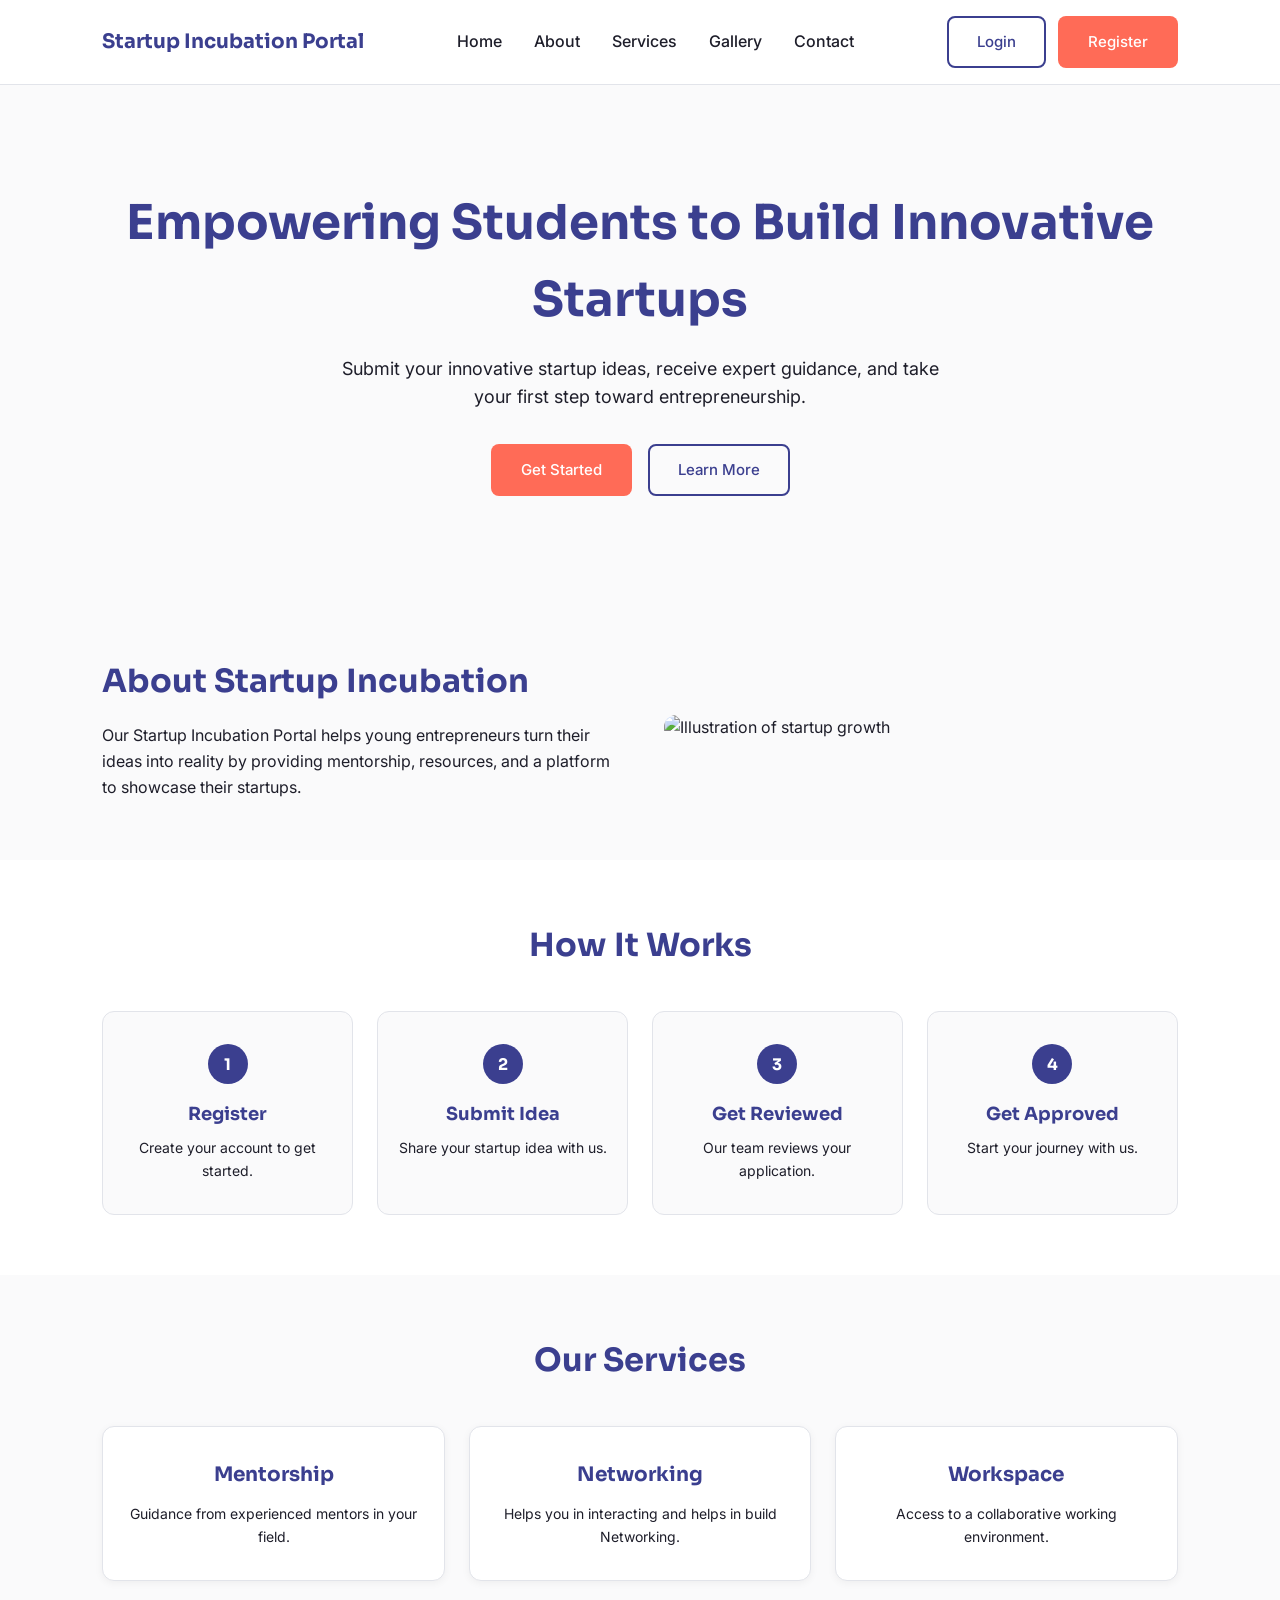
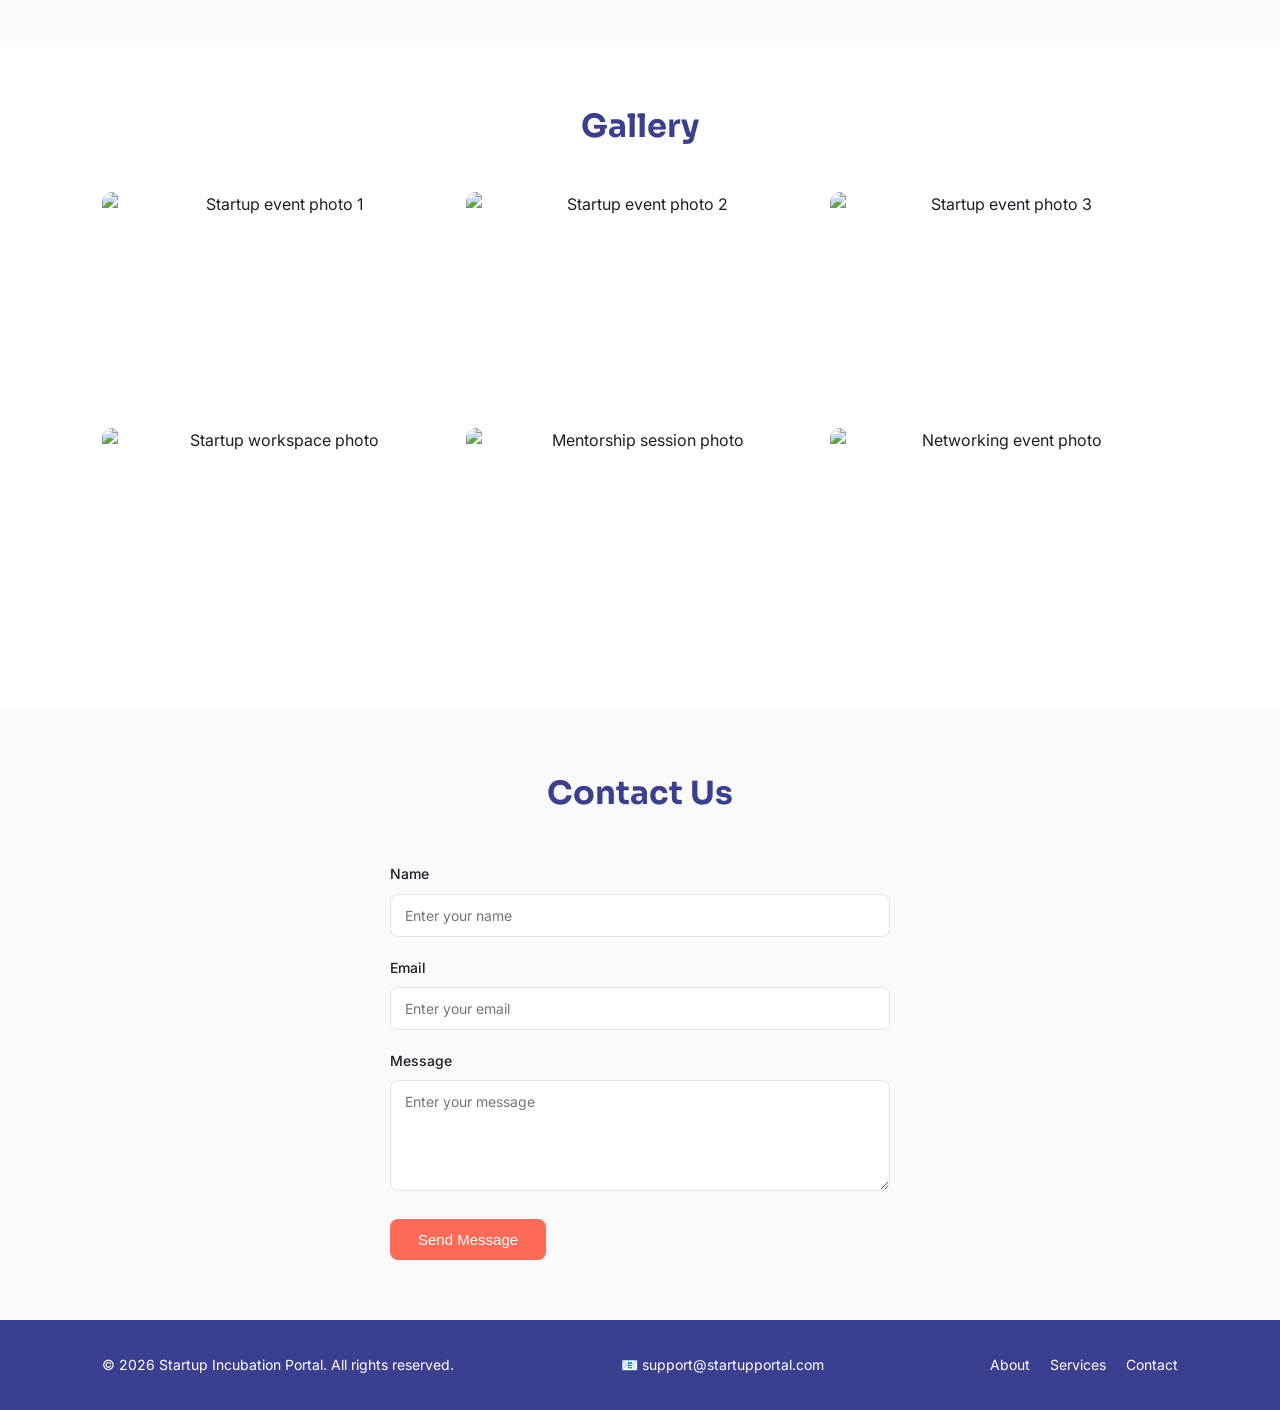
==== index.html @ 70169082 "Initial project upload" ====
<!DOCTYPE html>
<html lang="en">
<head>
    <meta charset="UTF-8">
    <meta name="viewport" content="width=device-width, initial-scale=1.0">
    <title>Startup Incubation Portal</title>

    <!-- Google Fonts: Sora for headings, Inter for body text -->
    <link rel="preconnect" href="https://fonts.googleapis.com">
    <link href="https://fonts.googleapis.com/css2?family=Sora:wght@400;600;700&family=Inter:wght@400;500&display=swap" rel="stylesheet">

    <!-- External CSS file -->
    <link rel="stylesheet" href="style.css">
</head>
<body>

    <!-- ===================== Navbar Section ===================== -->
    <header>
        <nav class="navbar">
            <div class="logo">Startup Incubation Portal</div>

            <ul class="nav-links">
                <li><a href="index.html">Home</a></li>
                <li><a href="about.html">About</a></li>
                <li><a href="services.html">Services</a></li>
                <li><a href="gallery.html">Gallery</a></li>
                <li><a href="contact.html">Contact</a></li>
            </ul>

            <div class="nav-buttons">
                <a href="login.html" class="btn btn-outline">Login</a>
                <a href="register.html" class="btn btn-primary">Register</a>
            </div>
        </nav>
    </header>

    <main>

        <!-- ===================== Hero Section ===================== -->
        <section class="hero">
            <h1>Empowering Students to Build Innovative Startups</h1>
            <p>Submit your innovative startup ideas, receive expert guidance, and take your first step toward entrepreneurship.</p>
            <div class="hero-buttons">
                <a href="register.html" class="btn btn-primary">Get Started</a>
                <a href="about.html" class="btn btn-outline">Learn More</a>
            </div>
        </section>

        <!-- ===================== About Startup Incubation Section ===================== -->
        <section class="about-section">
            <div class="about-text">
                <h2>About Startup Incubation</h2>
                <p>
                    Our Startup Incubation Portal helps young entrepreneurs turn their
                    ideas into reality by providing mentorship, resources, and a platform
                    to showcase their startups.
                </p>
            </div>
            <div class="about-image">
                <img src="images/about-illustration.png" alt="Illustration of startup growth">
            </div>
        </section>

        <!-- ===================== How It Works Section ===================== -->
        <section class="how-it-works">
            <h2>How It Works</h2>
            <div class="steps-container">
                <div class="step-card">
                    <span class="step-number">1</span>
                    <h3>Register</h3>
                    <p>Create your account to get started.</p>
                </div>
                <div class="step-card">
                    <span class="step-number">2</span>
                    <h3>Submit Idea</h3>
                    <p>Share your startup idea with us.</p>
                </div>
                <div class="step-card">
                    <span class="step-number">3</span>
                    <h3>Get Reviewed</h3>
                    <p>Our team reviews your application.</p>
                </div>
                <div class="step-card">
                    <span class="step-number">4</span>
                    <h3>Get Approved</h3>
                    <p>Start your journey with us.</p>
                </div>
            </div>
        </section>

        <!-- ===================== Our Services Section ===================== -->
        <section class="services-section">
            <h2>Our Services</h2>
            <div class="services-container">
                <div class="service-card">
                    <h3>Mentorship</h3>
                    <p>Guidance from experienced mentors in your field.</p>
                </div>
                <div class="service-card">
                    <h3>Networking</h3>
                    <p>Helps you in interacting and helps in build Networking.</p>
                </div>
                <div class="service-card">
                    <h3>Workspace</h3>
                    <p>Access to a collaborative working environment.</p>
                </div>
            </div>
        </section>

        <!-- ===================== Gallery Section ===================== -->
        <section class="gallery-section">
            <h2>Gallery</h2>
            <div class="gallery-container">
                <img src="images/gallery1.jpg" alt="Startup event photo 1">
                <img src="images/gallery2.jpg" alt="Startup event photo 2">
                <img src="images/gallery3.jpg" alt="Startup event photo 3">
                <img src="images/gallery4.jpg" alt="Startup workspace photo">
                <img src="images/gallery5.jpg" alt="Mentorship session photo">
                <img src="images/gallery6.jpg" alt="Networking event photo">
            </div>
        </section>

        <!-- ===================== Contact Section ===================== -->
        <section class="contact-section">
            <h2>Contact Us</h2>
            <form class="contact-form" action="#" method="POST">
                <label for="name">Name</label>
                <input type="text" id="name" name="name" placeholder="Enter your name" required>

                <label for="email">Email</label>
                <input type="email" id="email" name="email" placeholder="Enter your email" required>

                <label for="message">Message</label>
                <textarea id="message" name="message" rows="5" placeholder="Enter your message" required></textarea>

                <button type="submit" class="btn btn-primary">Send Message</button>
            </form>
        </section>

    </main>

    <!-- ===================== Footer Section ===================== -->
    <footer>
        <div class="footer-content">
            <p>&copy; 2026 Startup Incubation Portal. All rights reserved.</p>
             <p>📧 support@startupportal.com</p>
            <ul class="footer-links">
                <li><a href="about.html">About</a></li>
                <li><a href="services.html">Services</a></li>
                <li><a href="contact.html">Contact</a></li>
            </ul>
        </div>
    </footer>

    <!-- External JavaScript file -->
    <script src="script.js"></script>
</body>
</html>
---- style.css ----
/* ============================================================
   Google Fonts Import
   ============================================================ */
@import url('https://fonts.googleapis.com/css2?family=Sora:wght@400;600;700&family=Inter:wght@400;500&display=swap');

/* ============================================================
   CSS Variables (Color Theme)
   ============================================================ */
:root {
    --color-primary: #3B3F8F;
    --color-accent: #FF6B57;
    --color-background: #FAFAFB;
    --color-text: #1E1E2A;
    --color-border: #E2E4EA;
    --color-success: #22C55E;
    --color-warning: #F59E0B;
    --color-error: #EF4444;
}

/* ============================================================
   Reset & Base Styles
   ============================================================ */
* {
    margin: 0;
    padding: 0;
    box-sizing: border-box;
}

body {
    font-family: 'Inter', sans-serif;
    color: var(--color-text);
    background-color: var(--color-background);
    line-height: 1.6;
}

h1, h2, h3 {
    font-family: 'Sora', sans-serif;
    color: var(--color-primary);
}

a {
    text-decoration: none;
    color: inherit;
}

ul {
    list-style: none;
}

img {
    max-width: 100%;
    display: block;
}

section {
    padding: 60px 8%;
}

/* ============================================================
   Buttons
   ============================================================ */
.btn {
    display: inline-block;
    padding: 12px 28px;
    border-radius: 8px;
    font-weight: 500;
    font-size: 15px;
    cursor: pointer;
    transition: all 0.3s ease;
    border: 2px solid transparent;
}

.btn-primary {
    background-color: var(--color-accent);
    color: #ffffff;
}

.btn-primary:hover {
    background-color: #e85a47;
    transform: translateY(-2px);
    box-shadow: 0 4px 10px rgba(255, 107, 87, 0.3);
}

.btn-outline {
    background-color: transparent;
    color: var(--color-primary);
    border: 2px solid var(--color-primary);
}

.btn-outline:hover {
    background-color: var(--color-primary);
    color: #ffffff;
    transform: translateY(-2px);
}

/* ============================================================
   Navbar
   ============================================================ */
.navbar {
    display: flex;
    align-items: center;
    justify-content: space-between;
    padding: 16px 8%;
    background-color: #ffffff;
    border-bottom: 1px solid var(--color-border);
    position: sticky;
    top: 0;
    z-index: 100;
}

.logo {
    font-family: 'Sora', sans-serif;
    font-size: 20px;
    font-weight: 700;
    color: var(--color-primary);
}

.nav-links {
    display: flex;
    gap: 32px;
}

.nav-links a {
    font-weight: 500;
    color: var(--color-text);
    transition: color 0.3s ease;
    position: relative;
}

.nav-links a:hover {
    color: var(--color-primary);
}

.nav-links a::after {
    content: '';
    position: absolute;
    left: 0;
    bottom: -4px;
    width: 0%;
    height: 2px;
    background-color: var(--color-accent);
    transition: width 0.3s ease;
}

.nav-links a:hover::after {
    width: 100%;
}

.nav-buttons {
    display: flex;
    gap: 12px;
}

/* Hamburger menu icon (JavaScript will toggle visibility later) */
.hamburger {
    display: none;
    flex-direction: column;
    gap: 5px;
    cursor: pointer;
}

.hamburger span {
    width: 26px;
    height: 3px;
    background-color: var(--color-primary);
    border-radius: 2px;
}

/* ============================================================
   Hero Section
   ============================================================ */
.hero {
    text-align: center;
    padding: 100px 8%;
    background-color: var(--color-background);
}

.hero h1 {
    font-size: 48px;
    margin-bottom: 16px;
}

.hero p {
    font-size: 18px;
    color: var(--color-text);
    max-width: 600px;
    margin: 0 auto 32px auto;
}

.hero-buttons {
    display: flex;
    justify-content: center;
    gap: 16px;
}

/* ============================================================
   About Section
   ============================================================ */
.about-section {
    display: flex;
    align-items: center;
    gap: 48px;
}

.about-text {
    flex: 1;
}

.about-text h2 {
    margin-bottom: 16px;
    font-size: 32px;
}

.about-image {
    flex: 1;
}

.about-image img {
    border-radius: 12px;
}

/* ============================================================
   How It Works
   ============================================================ */
.how-it-works {
    text-align: center;
    background-color: #ffffff;
}

.how-it-works h2 {
    font-size: 32px;
    margin-bottom: 40px;
}

.steps-container {
    display: grid;
    grid-template-columns: repeat(4, 1fr);
    gap: 24px;
}

.step-card {
    background-color: var(--color-background);
    border: 1px solid var(--color-border);
    border-radius: 12px;
    padding: 32px 20px;
    transition: transform 0.3s ease, box-shadow 0.3s ease;
}

.step-card:hover {
    transform: translateY(-6px);
    box-shadow: 0 8px 20px rgba(59, 63, 143, 0.12);
}

.step-number {
    display: inline-flex;
    align-items: center;
    justify-content: center;
    width: 40px;
    height: 40px;
    background-color: var(--color-primary);
    color: #ffffff;
    border-radius: 50%;
    font-family: 'Sora', sans-serif;
    font-weight: 700;
    margin-bottom: 16px;
}

.step-card h3 {
    font-size: 18px;
    margin-bottom: 8px;
}

.step-card p {
    font-size: 14px;
    color: var(--color-text);
}

/* ============================================================
   Services
   ============================================================ */
.services-section {
    text-align: center;
}

.services-section h2 {
    font-size: 32px;
    margin-bottom: 40px;
}

.services-container {
    display: grid;
    grid-template-columns: repeat(3, 1fr);
    gap: 24px;
}

.service-card {
    background-color: #ffffff;
    border: 1px solid var(--color-border);
    border-radius: 12px;
    padding: 32px 24px;
    box-shadow: 0 2px 8px rgba(0, 0, 0, 0.05);
    transition: transform 0.3s ease, box-shadow 0.3s ease;
}

.service-card:hover {
    transform: translateY(-6px);
    box-shadow: 0 10px 24px rgba(0, 0, 0, 0.1);
}

.service-card h3 {
    font-size: 20px;
    margin-bottom: 12px;
}

.service-card p {
    font-size: 14px;
    color: var(--color-text);
}

/* ============================================================
   Gallery
   ============================================================ */
.gallery-section {
    text-align: center;
    background-color: #ffffff;
}

.gallery-section h2 {
    font-size: 32px;
    margin-bottom: 40px;
}

.gallery-container {
    display: grid;
    grid-template-columns: repeat(3, 1fr);
    gap: 16px;
}

.gallery-container img {
    width: 100%;
    height: 220px;
    object-fit: cover;
    border-radius: 10px;
    overflow: hidden;
    transition: transform 0.4s ease;
    cursor: pointer;
}

.gallery-container img:hover {
    transform: scale(1.08);
}

/* ============================================================
   Contact
   ============================================================ */
.contact-section {
    text-align: center;
}

.contact-section h2 {
    font-size: 32px;
    margin-bottom: 32px;
}

.contact-form {
    display: flex;
    flex-direction: column;
    max-width: 500px;
    margin: 0 auto;
    text-align: left;
    gap: 8px;
}

.contact-form label {
    font-weight: 500;
    font-size: 14px;
    margin-top: 12px;
}

.contact-form input,
.contact-form textarea {
    padding: 12px 14px;
    border: 1px solid var(--color-border);
    border-radius: 8px;
    font-family: 'Inter', sans-serif;
    font-size: 14px;
    color: var(--color-text);
    background-color: #ffffff;
    transition: border-color 0.3s ease, box-shadow 0.3s ease;
}

.contact-form input:focus,
.contact-form textarea:focus {
    outline: none;
    border-color: var(--color-primary);
    box-shadow: 0 0 0 3px rgba(59, 63, 143, 0.15);
}

.contact-form button {
    margin-top: 20px;
    align-self: flex-start;
    border: none;
}

/* ============================================================
   Footer
   ============================================================ */
footer {
    background-color: var(--color-primary);
    color: #ffffff;
    padding: 32px 8%;
}

.footer-content {
    display: flex;
    align-items: center;
    justify-content: space-between;
    flex-wrap: wrap;
    gap: 16px;
}

.footer-content p {
    font-size: 14px;
}

.footer-links {
    display: flex;
    gap: 20px;
}

.footer-links a {
    color: #ffffff;
    font-size: 14px;
    transition: color 0.3s ease;
}

.footer-links a:hover {
    color: var(--color-accent);
}

/* ============================================================
   Responsive Design
   ============================================================ */

/* Tablet View */
@media (max-width: 1024px) {
    .steps-container {
        grid-template-columns: repeat(2, 1fr);
    }

    .services-container {
        grid-template-columns: repeat(2, 1fr);
    }

    .gallery-container {
        grid-template-columns: repeat(2, 1fr);
    }
}

/* Mobile View */
@media (max-width: 768px) {
    .nav-links,
    .nav-buttons {
        display: none;
    }

    .hamburger {
        display: flex;
    }

    .about-section {
        flex-direction: column;
    }

    .hero h1 {
        font-size: 34px;
    }

    .hero p {
        font-size: 16px;
    }

    .steps-container,
    .services-container,
    .gallery-container {
        grid-template-columns: 1fr;
    }

    .footer-content {
        flex-direction: column;
        text-align: center;
    }
}
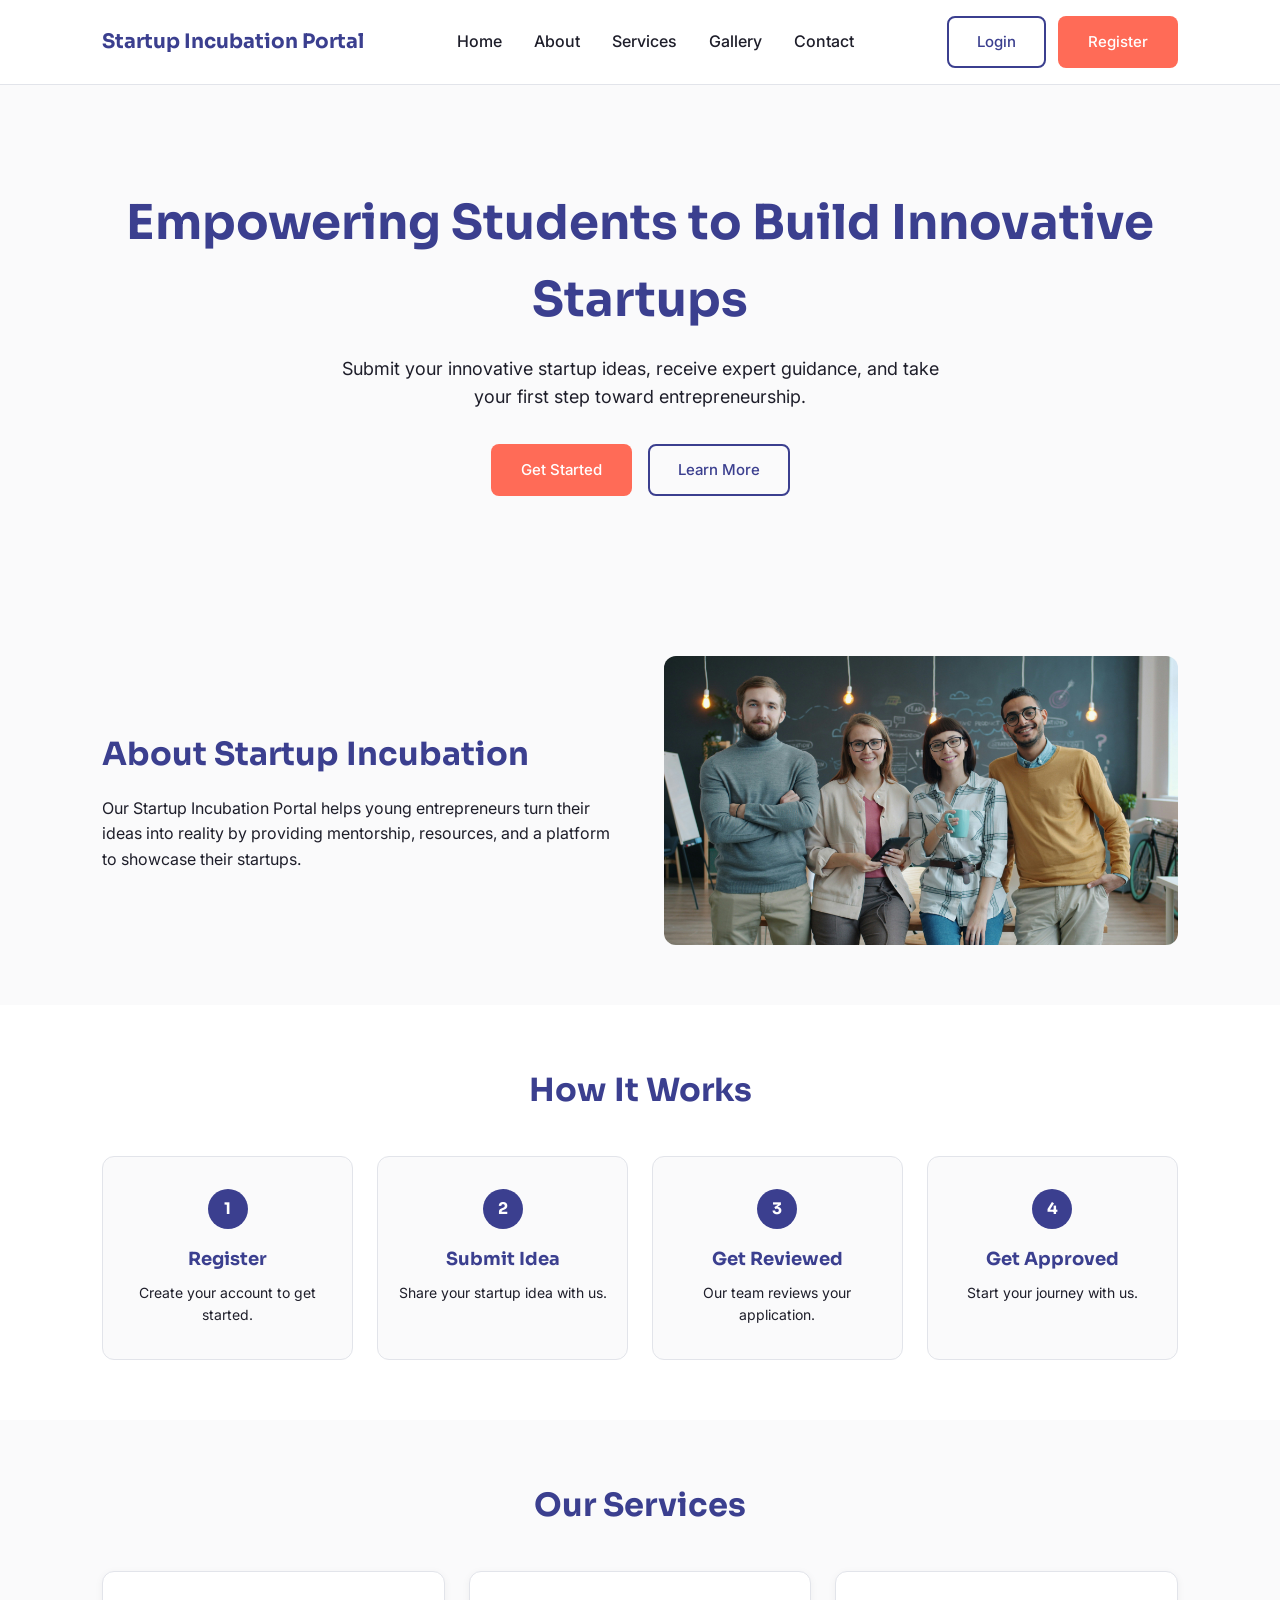
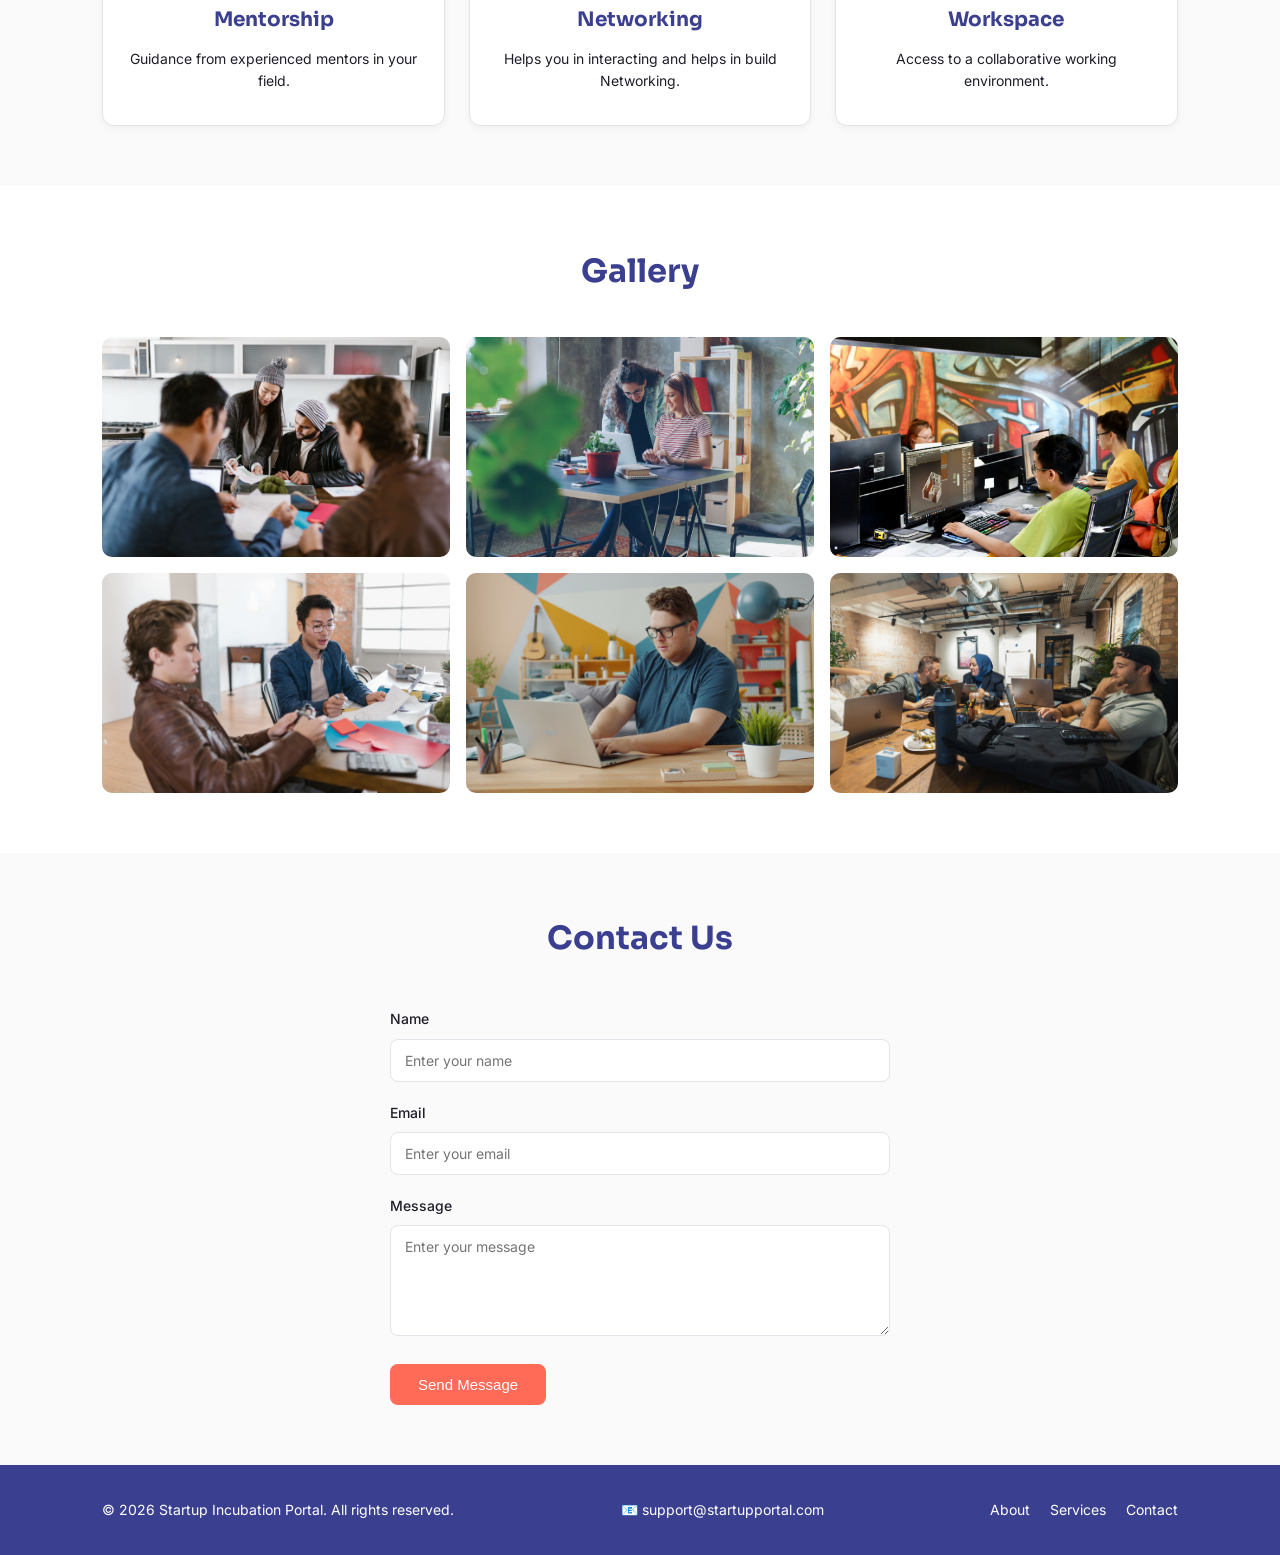
==== commit 1043a860: "Update startup incubation portal" ====
--- a/index.html
+++ b/index.html
@@ -1,158 +1,158 @@
-<!DOCTYPE html>
-<html lang="en">
-<head>
-    <meta charset="UTF-8">
-    <meta name="viewport" content="width=device-width, initial-scale=1.0">
-    <title>Startup Incubation Portal</title>
-
-    <!-- Google Fonts: Sora for headings, Inter for body text -->
-    <link rel="preconnect" href="https://fonts.googleapis.com">
-    <link href="https://fonts.googleapis.com/css2?family=Sora:wght@400;600;700&family=Inter:wght@400;500&display=swap" rel="stylesheet">
-
-    <!-- External CSS file -->
-    <link rel="stylesheet" href="style.css">
-</head>
-<body>
-
-    <!-- ===================== Navbar Section ===================== -->
-    <header>
-        <nav class="navbar">
-            <div class="logo">Startup Incubation Portal</div>
-
-            <ul class="nav-links">
-                <li><a href="index.html">Home</a></li>
-                <li><a href="about.html">About</a></li>
-                <li><a href="services.html">Services</a></li>
-                <li><a href="gallery.html">Gallery</a></li>
-                <li><a href="contact.html">Contact</a></li>
-            </ul>
-
-            <div class="nav-buttons">
-                <a href="login.html" class="btn btn-outline">Login</a>
-                <a href="register.html" class="btn btn-primary">Register</a>
-            </div>
-        </nav>
-    </header>
-
-    <main>
-
-        <!-- ===================== Hero Section ===================== -->
-        <section class="hero">
-            <h1>Empowering Students to Build Innovative Startups</h1>
-            <p>Submit your innovative startup ideas, receive expert guidance, and take your first step toward entrepreneurship.</p>
-            <div class="hero-buttons">
-                <a href="register.html" class="btn btn-primary">Get Started</a>
-                <a href="about.html" class="btn btn-outline">Learn More</a>
-            </div>
-        </section>
-
-        <!-- ===================== About Startup Incubation Section ===================== -->
-        <section class="about-section">
-            <div class="about-text">
-                <h2>About Startup Incubation</h2>
-                <p>
-                    Our Startup Incubation Portal helps young entrepreneurs turn their
-                    ideas into reality by providing mentorship, resources, and a platform
-                    to showcase their startups.
-                </p>
-            </div>
-            <div class="about-image">
-                <img src="images/about-illustration.png" alt="Illustration of startup growth">
-            </div>
-        </section>
-
-        <!-- ===================== How It Works Section ===================== -->
-        <section class="how-it-works">
-            <h2>How It Works</h2>
-            <div class="steps-container">
-                <div class="step-card">
-                    <span class="step-number">1</span>
-                    <h3>Register</h3>
-                    <p>Create your account to get started.</p>
-                </div>
-                <div class="step-card">
-                    <span class="step-number">2</span>
-                    <h3>Submit Idea</h3>
-                    <p>Share your startup idea with us.</p>
-                </div>
-                <div class="step-card">
-                    <span class="step-number">3</span>
-                    <h3>Get Reviewed</h3>
-                    <p>Our team reviews your application.</p>
-                </div>
-                <div class="step-card">
-                    <span class="step-number">4</span>
-                    <h3>Get Approved</h3>
-                    <p>Start your journey with us.</p>
-                </div>
-            </div>
-        </section>
-
-        <!-- ===================== Our Services Section ===================== -->
-        <section class="services-section">
-            <h2>Our Services</h2>
-            <div class="services-container">
-                <div class="service-card">
-                    <h3>Mentorship</h3>
-                    <p>Guidance from experienced mentors in your field.</p>
-                </div>
-                <div class="service-card">
-                    <h3>Networking</h3>
-                    <p>Helps you in interacting and helps in build Networking.</p>
-                </div>
-                <div class="service-card">
-                    <h3>Workspace</h3>
-                    <p>Access to a collaborative working environment.</p>
-                </div>
-            </div>
-        </section>
-
-        <!-- ===================== Gallery Section ===================== -->
-        <section class="gallery-section">
-            <h2>Gallery</h2>
-            <div class="gallery-container">
-                <img src="images/gallery1.jpg" alt="Startup event photo 1">
-                <img src="images/gallery2.jpg" alt="Startup event photo 2">
-                <img src="images/gallery3.jpg" alt="Startup event photo 3">
-                <img src="images/gallery4.jpg" alt="Startup workspace photo">
-                <img src="images/gallery5.jpg" alt="Mentorship session photo">
-                <img src="images/gallery6.jpg" alt="Networking event photo">
-            </div>
-        </section>
-
-        <!-- ===================== Contact Section ===================== -->
-        <section class="contact-section">
-            <h2>Contact Us</h2>
-            <form class="contact-form" action="#" method="POST">
-                <label for="name">Name</label>
-                <input type="text" id="name" name="name" placeholder="Enter your name" required>
-
-                <label for="email">Email</label>
-                <input type="email" id="email" name="email" placeholder="Enter your email" required>
-
-                <label for="message">Message</label>
-                <textarea id="message" name="message" rows="5" placeholder="Enter your message" required></textarea>
-
-                <button type="submit" class="btn btn-primary">Send Message</button>
-            </form>
-        </section>
-
-    </main>
-
-    <!-- ===================== Footer Section ===================== -->
-    <footer>
-        <div class="footer-content">
-            <p>&copy; 2026 Startup Incubation Portal. All rights reserved.</p>
-             <p>📧 support@startupportal.com</p>
-            <ul class="footer-links">
-                <li><a href="about.html">About</a></li>
-                <li><a href="services.html">Services</a></li>
-                <li><a href="contact.html">Contact</a></li>
-            </ul>
-        </div>
-    </footer>
-
-    <!-- External JavaScript file -->
-    <script src="script.js"></script>
-</body>
+<!DOCTYPE html>
+<html lang="en">
+<head>
+    <meta charset="UTF-8">
+    <meta name="viewport" content="width=device-width, initial-scale=1.0">
+    <title>Startup Incubation Portal</title>
+
+    <!-- Google Fonts: Sora for headings, Inter for body text -->
+    <link rel="preconnect" href="https://fonts.googleapis.com">
+    <link href="https://fonts.googleapis.com/css2?family=Sora:wght@400;600;700&family=Inter:wght@400;500&display=swap" rel="stylesheet">
+
+    <!-- External CSS file -->
+    <link rel="stylesheet" href="style.css">
+</head>
+<body>
+
+    <!-- ===================== Navbar Section ===================== -->
+    <header>
+        <nav class="navbar">
+            <div class="logo">Startup Incubation Portal</div>
+
+            <ul class="nav-links">
+                <li><a href="index.html">Home</a></li>
+                <li><a href="about.html">About</a></li>
+                <li><a href="services.html">Services</a></li>
+                <li><a href="gallery.html">Gallery</a></li>
+                <li><a href="contact.html">Contact</a></li>
+            </ul>
+
+            <div class="nav-buttons">
+                <a href="login.html" class="btn btn-outline">Login</a>
+                <a href="register.html" class="btn btn-primary">Register</a>
+            </div>
+        </nav>
+    </header>
+
+    <main>
+
+        <!-- ===================== Hero Section ===================== -->
+        <section class="hero">
+            <h1>Empowering Students to Build Innovative Startups</h1>
+            <p>Submit your innovative startup ideas, receive expert guidance, and take your first step toward entrepreneurship.</p>
+            <div class="hero-buttons">
+                <a href="register.html" class="btn btn-primary">Get Started</a>
+                <a href="about.html" class="btn btn-outline">Learn More</a>
+            </div>
+        </section>
+
+        <!-- ===================== About Startup Incubation Section ===================== -->
+        <section class="about-section">
+            <div class="about-text">
+                <h2>About Startup Incubation</h2>
+                <p>
+                    Our Startup Incubation Portal helps young entrepreneurs turn their
+                    ideas into reality by providing mentorship, resources, and a platform
+                    to showcase their startups.
+                </p>
+            </div>
+            <div class="about-image">
+                <img src="images/about-illustration.jpg" alt="Illustration of startup growth">
+            </div>
+        </section>
+
+        <!-- ===================== How It Works Section ===================== -->
+        <section class="how-it-works">
+            <h2>How It Works</h2>
+            <div class="steps-container">
+                <div class="step-card">
+                    <span class="step-number">1</span>
+                    <h3>Register</h3>
+                    <p>Create your account to get started.</p>
+                </div>
+                <div class="step-card">
+                    <span class="step-number">2</span>
+                    <h3>Submit Idea</h3>
+                    <p>Share your startup idea with us.</p>
+                </div>
+                <div class="step-card">
+                    <span class="step-number">3</span>
+                    <h3>Get Reviewed</h3>
+                    <p>Our team reviews your application.</p>
+                </div>
+                <div class="step-card">
+                    <span class="step-number">4</span>
+                    <h3>Get Approved</h3>
+                    <p>Start your journey with us.</p>
+                </div>
+            </div>
+        </section>
+
+        <!-- ===================== Our Services Section ===================== -->
+        <section class="services-section">
+            <h2>Our Services</h2>
+            <div class="services-container">
+                <div class="service-card">
+                    <h3>Mentorship</h3>
+                    <p>Guidance from experienced mentors in your field.</p>
+                </div>
+                <div class="service-card">
+                    <h3>Networking</h3>
+                    <p>Helps you in interacting and helps in build Networking.</p>
+                </div>
+                <div class="service-card">
+                    <h3>Workspace</h3>
+                    <p>Access to a collaborative working environment.</p>
+                </div>
+            </div>
+        </section>
+
+        <!-- ===================== Gallery Section ===================== -->
+        <section class="gallery-section">
+            <h2>Gallery</h2>
+            <div class="gallery-container">
+                <img src="images/gallery1.jpg" alt="Startup event photo 1">
+                <img src="images/gallery2.jpg" alt="Startup event photo 2">
+                <img src="images/gallery3.jpg" alt="Startup event photo 3">
+                <img src="images/gallery4.jpg" alt="Startup workspace photo">
+                <img src="images/gallery5.jpg" alt="Mentorship session photo">
+                <img src="images/gallery6.jpg" alt="Networking event photo">
+            </div>
+        </section>
+
+        <!-- ===================== Contact Section ===================== -->
+        <section class="contact-section">
+            <h2>Contact Us</h2>
+            <form class="contact-form" action="#" method="POST">
+                <label for="name">Name</label>
+                <input type="text" id="name" name="name" placeholder="Enter your name" required>
+
+                <label for="email">Email</label>
+                <input type="email" id="email" name="email" placeholder="Enter your email" required>
+
+                <label for="message">Message</label>
+                <textarea id="message" name="message" rows="5" placeholder="Enter your message" required></textarea>
+
+                <button type="submit" class="btn btn-primary">Send Message</button>
+            </form>
+        </section>
+
+    </main>
+
+    <!-- ===================== Footer Section ===================== -->
+    <footer>
+        <div class="footer-content">
+            <p>&copy; 2026 Startup Incubation Portal. All rights reserved.</p>
+             <p>📧 support@startupportal.com</p>
+            <ul class="footer-links">
+                <li><a href="about.html">About</a></li>
+                <li><a href="services.html">Services</a></li>
+                <li><a href="contact.html">Contact</a></li>
+            </ul>
+        </div>
+    </footer>
+
+    <!-- External JavaScript file -->
+    <script src="script.js"></script>
+</body>
 </html>
--- a/style.css
+++ b/style.css
@@ -1,493 +1,493 @@
-/* ============================================================
-   Google Fonts Import
-   ============================================================ */
-@import url('https://fonts.googleapis.com/css2?family=Sora:wght@400;600;700&family=Inter:wght@400;500&display=swap');
-
-/* ============================================================
-   CSS Variables (Color Theme)
-   ============================================================ */
-:root {
-    --color-primary: #3B3F8F;
-    --color-accent: #FF6B57;
-    --color-background: #FAFAFB;
-    --color-text: #1E1E2A;
-    --color-border: #E2E4EA;
-    --color-success: #22C55E;
-    --color-warning: #F59E0B;
-    --color-error: #EF4444;
-}
-
-/* ============================================================
-   Reset & Base Styles
-   ============================================================ */
-* {
-    margin: 0;
-    padding: 0;
-    box-sizing: border-box;
-}
-
-body {
-    font-family: 'Inter', sans-serif;
-    color: var(--color-text);
-    background-color: var(--color-background);
-    line-height: 1.6;
-}
-
-h1, h2, h3 {
-    font-family: 'Sora', sans-serif;
-    color: var(--color-primary);
-}
-
-a {
-    text-decoration: none;
-    color: inherit;
-}
-
-ul {
-    list-style: none;
-}
-
-img {
-    max-width: 100%;
-    display: block;
-}
-
-section {
-    padding: 60px 8%;
-}
-
-/* ============================================================
-   Buttons
-   ============================================================ */
-.btn {
-    display: inline-block;
-    padding: 12px 28px;
-    border-radius: 8px;
-    font-weight: 500;
-    font-size: 15px;
-    cursor: pointer;
-    transition: all 0.3s ease;
-    border: 2px solid transparent;
-}
-
-.btn-primary {
-    background-color: var(--color-accent);
-    color: #ffffff;
-}
-
-.btn-primary:hover {
-    background-color: #e85a47;
-    transform: translateY(-2px);
-    box-shadow: 0 4px 10px rgba(255, 107, 87, 0.3);
-}
-
-.btn-outline {
-    background-color: transparent;
-    color: var(--color-primary);
-    border: 2px solid var(--color-primary);
-}
-
-.btn-outline:hover {
-    background-color: var(--color-primary);
-    color: #ffffff;
-    transform: translateY(-2px);
-}
-
-/* ============================================================
-   Navbar
-   ============================================================ */
-.navbar {
-    display: flex;
-    align-items: center;
-    justify-content: space-between;
-    padding: 16px 8%;
-    background-color: #ffffff;
-    border-bottom: 1px solid var(--color-border);
-    position: sticky;
-    top: 0;
-    z-index: 100;
-}
-
-.logo {
-    font-family: 'Sora', sans-serif;
-    font-size: 20px;
-    font-weight: 700;
-    color: var(--color-primary);
-}
-
-.nav-links {
-    display: flex;
-    gap: 32px;
-}
-
-.nav-links a {
-    font-weight: 500;
-    color: var(--color-text);
-    transition: color 0.3s ease;
-    position: relative;
-}
-
-.nav-links a:hover {
-    color: var(--color-primary);
-}
-
-.nav-links a::after {
-    content: '';
-    position: absolute;
-    left: 0;
-    bottom: -4px;
-    width: 0%;
-    height: 2px;
-    background-color: var(--color-accent);
-    transition: width 0.3s ease;
-}
-
-.nav-links a:hover::after {
-    width: 100%;
-}
-
-.nav-buttons {
-    display: flex;
-    gap: 12px;
-}
-
-/* Hamburger menu icon (JavaScript will toggle visibility later) */
-.hamburger {
-    display: none;
-    flex-direction: column;
-    gap: 5px;
-    cursor: pointer;
-}
-
-.hamburger span {
-    width: 26px;
-    height: 3px;
-    background-color: var(--color-primary);
-    border-radius: 2px;
-}
-
-/* ============================================================
-   Hero Section
-   ============================================================ */
-.hero {
-    text-align: center;
-    padding: 100px 8%;
-    background-color: var(--color-background);
-}
-
-.hero h1 {
-    font-size: 48px;
-    margin-bottom: 16px;
-}
-
-.hero p {
-    font-size: 18px;
-    color: var(--color-text);
-    max-width: 600px;
-    margin: 0 auto 32px auto;
-}
-
-.hero-buttons {
-    display: flex;
-    justify-content: center;
-    gap: 16px;
-}
-
-/* ============================================================
-   About Section
-   ============================================================ */
-.about-section {
-    display: flex;
-    align-items: center;
-    gap: 48px;
-}
-
-.about-text {
-    flex: 1;
-}
-
-.about-text h2 {
-    margin-bottom: 16px;
-    font-size: 32px;
-}
-
-.about-image {
-    flex: 1;
-}
-
-.about-image img {
-    border-radius: 12px;
-}
-
-/* ============================================================
-   How It Works
-   ============================================================ */
-.how-it-works {
-    text-align: center;
-    background-color: #ffffff;
-}
-
-.how-it-works h2 {
-    font-size: 32px;
-    margin-bottom: 40px;
-}
-
-.steps-container {
-    display: grid;
-    grid-template-columns: repeat(4, 1fr);
-    gap: 24px;
-}
-
-.step-card {
-    background-color: var(--color-background);
-    border: 1px solid var(--color-border);
-    border-radius: 12px;
-    padding: 32px 20px;
-    transition: transform 0.3s ease, box-shadow 0.3s ease;
-}
-
-.step-card:hover {
-    transform: translateY(-6px);
-    box-shadow: 0 8px 20px rgba(59, 63, 143, 0.12);
-}
-
-.step-number {
-    display: inline-flex;
-    align-items: center;
-    justify-content: center;
-    width: 40px;
-    height: 40px;
-    background-color: var(--color-primary);
-    color: #ffffff;
-    border-radius: 50%;
-    font-family: 'Sora', sans-serif;
-    font-weight: 700;
-    margin-bottom: 16px;
-}
-
-.step-card h3 {
-    font-size: 18px;
-    margin-bottom: 8px;
-}
-
-.step-card p {
-    font-size: 14px;
-    color: var(--color-text);
-}
-
-/* ============================================================
-   Services
-   ============================================================ */
-.services-section {
-    text-align: center;
-}
-
-.services-section h2 {
-    font-size: 32px;
-    margin-bottom: 40px;
-}
-
-.services-container {
-    display: grid;
-    grid-template-columns: repeat(3, 1fr);
-    gap: 24px;
-}
-
-.service-card {
-    background-color: #ffffff;
-    border: 1px solid var(--color-border);
-    border-radius: 12px;
-    padding: 32px 24px;
-    box-shadow: 0 2px 8px rgba(0, 0, 0, 0.05);
-    transition: transform 0.3s ease, box-shadow 0.3s ease;
-}
-
-.service-card:hover {
-    transform: translateY(-6px);
-    box-shadow: 0 10px 24px rgba(0, 0, 0, 0.1);
-}
-
-.service-card h3 {
-    font-size: 20px;
-    margin-bottom: 12px;
-}
-
-.service-card p {
-    font-size: 14px;
-    color: var(--color-text);
-}
-
-/* ============================================================
-   Gallery
-   ============================================================ */
-.gallery-section {
-    text-align: center;
-    background-color: #ffffff;
-}
-
-.gallery-section h2 {
-    font-size: 32px;
-    margin-bottom: 40px;
-}
-
-.gallery-container {
-    display: grid;
-    grid-template-columns: repeat(3, 1fr);
-    gap: 16px;
-}
-
-.gallery-container img {
-    width: 100%;
-    height: 220px;
-    object-fit: cover;
-    border-radius: 10px;
-    overflow: hidden;
-    transition: transform 0.4s ease;
-    cursor: pointer;
-}
-
-.gallery-container img:hover {
-    transform: scale(1.08);
-}
-
-/* ============================================================
-   Contact
-   ============================================================ */
-.contact-section {
-    text-align: center;
-}
-
-.contact-section h2 {
-    font-size: 32px;
-    margin-bottom: 32px;
-}
-
-.contact-form {
-    display: flex;
-    flex-direction: column;
-    max-width: 500px;
-    margin: 0 auto;
-    text-align: left;
-    gap: 8px;
-}
-
-.contact-form label {
-    font-weight: 500;
-    font-size: 14px;
-    margin-top: 12px;
-}
-
-.contact-form input,
-.contact-form textarea {
-    padding: 12px 14px;
-    border: 1px solid var(--color-border);
-    border-radius: 8px;
-    font-family: 'Inter', sans-serif;
-    font-size: 14px;
-    color: var(--color-text);
-    background-color: #ffffff;
-    transition: border-color 0.3s ease, box-shadow 0.3s ease;
-}
-
-.contact-form input:focus,
-.contact-form textarea:focus {
-    outline: none;
-    border-color: var(--color-primary);
-    box-shadow: 0 0 0 3px rgba(59, 63, 143, 0.15);
-}
-
-.contact-form button {
-    margin-top: 20px;
-    align-self: flex-start;
-    border: none;
-}
-
-/* ============================================================
-   Footer
-   ============================================================ */
-footer {
-    background-color: var(--color-primary);
-    color: #ffffff;
-    padding: 32px 8%;
-}
-
-.footer-content {
-    display: flex;
-    align-items: center;
-    justify-content: space-between;
-    flex-wrap: wrap;
-    gap: 16px;
-}
-
-.footer-content p {
-    font-size: 14px;
-}
-
-.footer-links {
-    display: flex;
-    gap: 20px;
-}
-
-.footer-links a {
-    color: #ffffff;
-    font-size: 14px;
-    transition: color 0.3s ease;
-}
-
-.footer-links a:hover {
-    color: var(--color-accent);
-}
-
-/* ============================================================
-   Responsive Design
-   ============================================================ */
-
-/* Tablet View */
-@media (max-width: 1024px) {
-    .steps-container {
-        grid-template-columns: repeat(2, 1fr);
-    }
-
-    .services-container {
-        grid-template-columns: repeat(2, 1fr);
-    }
-
-    .gallery-container {
-        grid-template-columns: repeat(2, 1fr);
-    }
-}
-
-/* Mobile View */
-@media (max-width: 768px) {
-    .nav-links,
-    .nav-buttons {
-        display: none;
-    }
-
-    .hamburger {
-        display: flex;
-    }
-
-    .about-section {
-        flex-direction: column;
-    }
-
-    .hero h1 {
-        font-size: 34px;
-    }
-
-    .hero p {
-        font-size: 16px;
-    }
-
-    .steps-container,
-    .services-container,
-    .gallery-container {
-        grid-template-columns: 1fr;
-    }
-
-    .footer-content {
-        flex-direction: column;
-        text-align: center;
-    }
+/* ============================================================
+   Google Fonts Import
+   ============================================================ */
+@import url('https://fonts.googleapis.com/css2?family=Sora:wght@400;600;700&family=Inter:wght@400;500&display=swap');
+
+/* ============================================================
+   CSS Variables (Color Theme)
+   ============================================================ */
+:root {
+    --color-primary: #3B3F8F;
+    --color-accent: #FF6B57;
+    --color-background: #FAFAFB;
+    --color-text: #1E1E2A;
+    --color-border: #E2E4EA;
+    --color-success: #22C55E;
+    --color-warning: #F59E0B;
+    --color-error: #EF4444;
+}
+
+/* ============================================================
+   Reset & Base Styles
+   ============================================================ */
+* {
+    margin: 0;
+    padding: 0;
+    box-sizing: border-box;
+}
+
+body {
+    font-family: 'Inter', sans-serif;
+    color: var(--color-text);
+    background-color: var(--color-background);
+    line-height: 1.6;
+}
+
+h1, h2, h3 {
+    font-family: 'Sora', sans-serif;
+    color: var(--color-primary);
+}
+
+a {
+    text-decoration: none;
+    color: inherit;
+}
+
+ul {
+    list-style: none;
+}
+
+img {
+    max-width: 100%;
+    display: block;
+}
+
+section {
+    padding: 60px 8%;
+}
+
+/* ============================================================
+   Buttons
+   ============================================================ */
+.btn {
+    display: inline-block;
+    padding: 12px 28px;
+    border-radius: 8px;
+    font-weight: 500;
+    font-size: 15px;
+    cursor: pointer;
+    transition: all 0.3s ease;
+    border: 2px solid transparent;
+}
+
+.btn-primary {
+    background-color: var(--color-accent);
+    color: #ffffff;
+}
+
+.btn-primary:hover {
+    background-color: #e85a47;
+    transform: translateY(-2px);
+    box-shadow: 0 4px 10px rgba(255, 107, 87, 0.3);
+}
+
+.btn-outline {
+    background-color: transparent;
+    color: var(--color-primary);
+    border: 2px solid var(--color-primary);
+}
+
+.btn-outline:hover {
+    background-color: var(--color-primary);
+    color: #ffffff;
+    transform: translateY(-2px);
+}
+
+/* ============================================================
+   Navbar
+   ============================================================ */
+.navbar {
+    display: flex;
+    align-items: center;
+    justify-content: space-between;
+    padding: 16px 8%;
+    background-color: #ffffff;
+    border-bottom: 1px solid var(--color-border);
+    position: sticky;
+    top: 0;
+    z-index: 100;
+}
+
+.logo {
+    font-family: 'Sora', sans-serif;
+    font-size: 20px;
+    font-weight: 700;
+    color: var(--color-primary);
+}
+
+.nav-links {
+    display: flex;
+    gap: 32px;
+}
+
+.nav-links a {
+    font-weight: 500;
+    color: var(--color-text);
+    transition: color 0.3s ease;
+    position: relative;
+}
+
+.nav-links a:hover {
+    color: var(--color-primary);
+}
+
+.nav-links a::after {
+    content: '';
+    position: absolute;
+    left: 0;
+    bottom: -4px;
+    width: 0%;
+    height: 2px;
+    background-color: var(--color-accent);
+    transition: width 0.3s ease;
+}
+
+.nav-links a:hover::after {
+    width: 100%;
+}
+
+.nav-buttons {
+    display: flex;
+    gap: 12px;
+}
+
+/* Hamburger menu icon (JavaScript will toggle visibility later) */
+.hamburger {
+    display: none;
+    flex-direction: column;
+    gap: 5px;
+    cursor: pointer;
+}
+
+.hamburger span {
+    width: 26px;
+    height: 3px;
+    background-color: var(--color-primary);
+    border-radius: 2px;
+}
+
+/* ============================================================
+   Hero Section
+   ============================================================ */
+.hero {
+    text-align: center;
+    padding: 100px 8%;
+    background-color: var(--color-background);
+}
+
+.hero h1 {
+    font-size: 48px;
+    margin-bottom: 16px;
+}
+
+.hero p {
+    font-size: 18px;
+    color: var(--color-text);
+    max-width: 600px;
+    margin: 0 auto 32px auto;
+}
+
+.hero-buttons {
+    display: flex;
+    justify-content: center;
+    gap: 16px;
+}
+
+/* ============================================================
+   About Section
+   ============================================================ */
+.about-section {
+    display: flex;
+    align-items: center;
+    gap: 48px;
+}
+
+.about-text {
+    flex: 1;
+}
+
+.about-text h2 {
+    margin-bottom: 16px;
+    font-size: 32px;
+}
+
+.about-image {
+    flex: 1;
+}
+
+.about-image img {
+    border-radius: 12px;
+}
+
+/* ============================================================
+   How It Works
+   ============================================================ */
+.how-it-works {
+    text-align: center;
+    background-color: #ffffff;
+}
+
+.how-it-works h2 {
+    font-size: 32px;
+    margin-bottom: 40px;
+}
+
+.steps-container {
+    display: grid;
+    grid-template-columns: repeat(4, 1fr);
+    gap: 24px;
+}
+
+.step-card {
+    background-color: var(--color-background);
+    border: 1px solid var(--color-border);
+    border-radius: 12px;
+    padding: 32px 20px;
+    transition: transform 0.3s ease, box-shadow 0.3s ease;
+}
+
+.step-card:hover {
+    transform: translateY(-6px);
+    box-shadow: 0 8px 20px rgba(59, 63, 143, 0.12);
+}
+
+.step-number {
+    display: inline-flex;
+    align-items: center;
+    justify-content: center;
+    width: 40px;
+    height: 40px;
+    background-color: var(--color-primary);
+    color: #ffffff;
+    border-radius: 50%;
+    font-family: 'Sora', sans-serif;
+    font-weight: 700;
+    margin-bottom: 16px;
+}
+
+.step-card h3 {
+    font-size: 18px;
+    margin-bottom: 8px;
+}
+
+.step-card p {
+    font-size: 14px;
+    color: var(--color-text);
+}
+
+/* ============================================================
+   Services
+   ============================================================ */
+.services-section {
+    text-align: center;
+}
+
+.services-section h2 {
+    font-size: 32px;
+    margin-bottom: 40px;
+}
+
+.services-container {
+    display: grid;
+    grid-template-columns: repeat(3, 1fr);
+    gap: 24px;
+}
+
+.service-card {
+    background-color: #ffffff;
+    border: 1px solid var(--color-border);
+    border-radius: 12px;
+    padding: 32px 24px;
+    box-shadow: 0 2px 8px rgba(0, 0, 0, 0.05);
+    transition: transform 0.3s ease, box-shadow 0.3s ease;
+}
+
+.service-card:hover {
+    transform: translateY(-6px);
+    box-shadow: 0 10px 24px rgba(0, 0, 0, 0.1);
+}
+
+.service-card h3 {
+    font-size: 20px;
+    margin-bottom: 12px;
+}
+
+.service-card p {
+    font-size: 14px;
+    color: var(--color-text);
+}
+
+/* ============================================================
+   Gallery
+   ============================================================ */
+.gallery-section {
+    text-align: center;
+    background-color: #ffffff;
+}
+
+.gallery-section h2 {
+    font-size: 32px;
+    margin-bottom: 40px;
+}
+
+.gallery-container {
+    display: grid;
+    grid-template-columns: repeat(3, 1fr);
+    gap: 16px;
+}
+
+.gallery-container img {
+    width: 100%;
+    height: 220px;
+    object-fit: cover;
+    border-radius: 10px;
+    overflow: hidden;
+    transition: transform 0.4s ease;
+    cursor: pointer;
+}
+
+.gallery-container img:hover {
+    transform: scale(1.08);
+}
+
+/* ============================================================
+   Contact
+   ============================================================ */
+.contact-section {
+    text-align: center;
+}
+
+.contact-section h2 {
+    font-size: 32px;
+    margin-bottom: 32px;
+}
+
+.contact-form {
+    display: flex;
+    flex-direction: column;
+    max-width: 500px;
+    margin: 0 auto;
+    text-align: left;
+    gap: 8px;
+}
+
+.contact-form label {
+    font-weight: 500;
+    font-size: 14px;
+    margin-top: 12px;
+}
+
+.contact-form input,
+.contact-form textarea {
+    padding: 12px 14px;
+    border: 1px solid var(--color-border);
+    border-radius: 8px;
+    font-family: 'Inter', sans-serif;
+    font-size: 14px;
+    color: var(--color-text);
+    background-color: #ffffff;
+    transition: border-color 0.3s ease, box-shadow 0.3s ease;
+}
+
+.contact-form input:focus,
+.contact-form textarea:focus {
+    outline: none;
+    border-color: var(--color-primary);
+    box-shadow: 0 0 0 3px rgba(59, 63, 143, 0.15);
+}
+
+.contact-form button {
+    margin-top: 20px;
+    align-self: flex-start;
+    border: none;
+}
+
+/* ============================================================
+   Footer
+   ============================================================ */
+footer {
+    background-color: var(--color-primary);
+    color: #ffffff;
+    padding: 32px 8%;
+}
+
+.footer-content {
+    display: flex;
+    align-items: center;
+    justify-content: space-between;
+    flex-wrap: wrap;
+    gap: 16px;
+}
+
+.footer-content p {
+    font-size: 14px;
+}
+
+.footer-links {
+    display: flex;
+    gap: 20px;
+}
+
+.footer-links a {
+    color: #ffffff;
+    font-size: 14px;
+    transition: color 0.3s ease;
+}
+
+.footer-links a:hover {
+    color: var(--color-accent);
+}
+
+/* ============================================================
+   Responsive Design
+   ============================================================ */
+
+/* Tablet View */
+@media (max-width: 1024px) {
+    .steps-container {
+        grid-template-columns: repeat(2, 1fr);
+    }
+
+    .services-container {
+        grid-template-columns: repeat(2, 1fr);
+    }
+
+    .gallery-container {
+        grid-template-columns: repeat(2, 1fr);
+    }
+}
+
+/* Mobile View */
+@media (max-width: 768px) {
+    .nav-links,
+    .nav-buttons {
+        display: none;
+    }
+
+    .hamburger {
+        display: flex;
+    }
+
+    .about-section {
+        flex-direction: column;
+    }
+
+    .hero h1 {
+        font-size: 34px;
+    }
+
+    .hero p {
+        font-size: 16px;
+    }
+
+    .steps-container,
+    .services-container,
+    .gallery-container {
+        grid-template-columns: 1fr;
+    }
+
+    .footer-content {
+        flex-direction: column;
+        text-align: center;
+    }
 }
